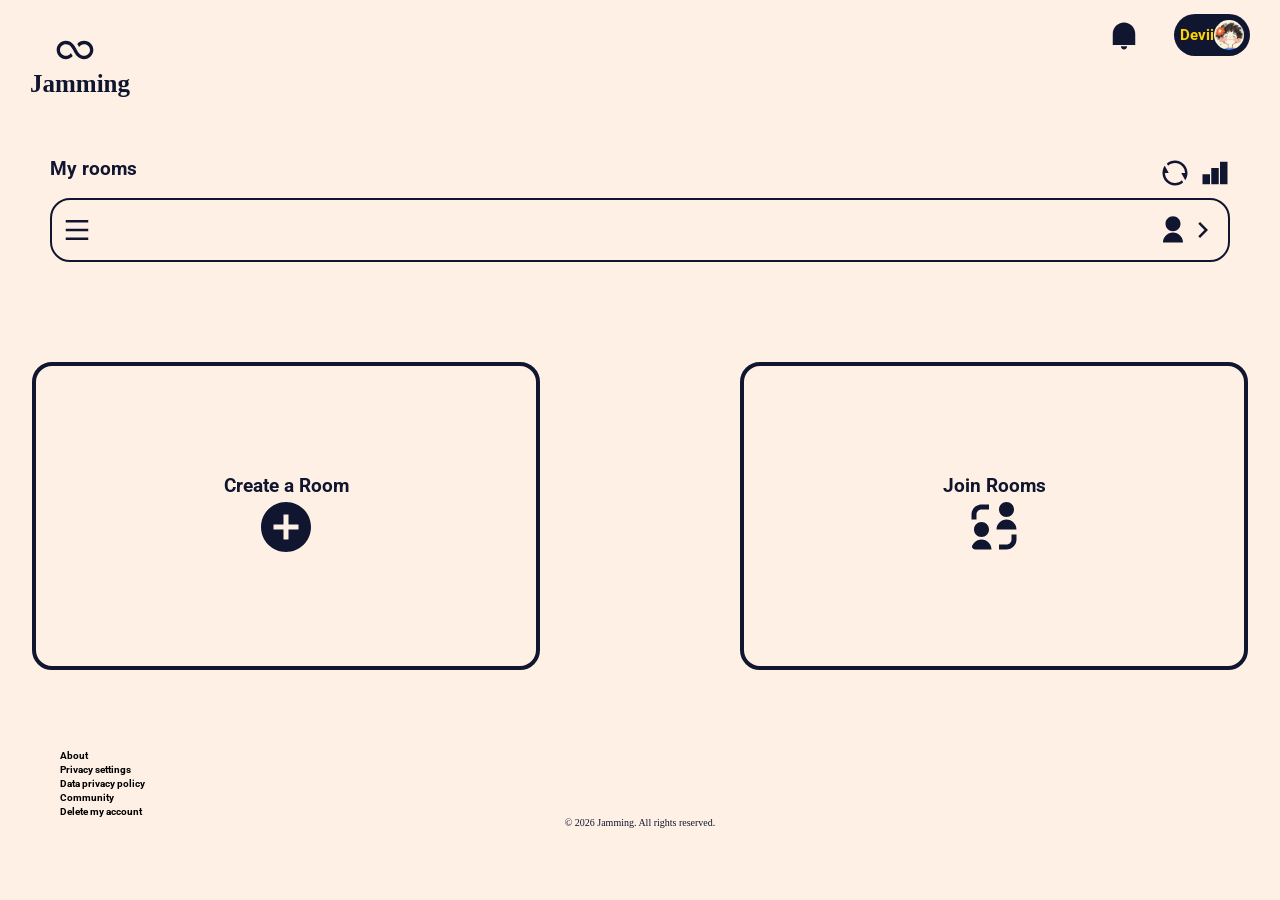
==== jamming.html @ 6d4c9b0c "Add files via upload" ====
<!doctype html>
<html lang="en">
  <head>
    <meta charset="UTF-8" />
    <meta name="viewport" content="width=device-width, initial-scale=1.0" />
    <link href="https://fonts.googleapis.com/css2?family=Cause:wght@100..900&family=Indie+Flower&family=Miniver&family=Poppins:ital,wght@0,100;0,200;0,300;0,400;0,500;0,600;0,700;0,800;0,900;1,100;1,200;1,300;1,400;1,500;1,600;1,700;1,800;1,900&family=Roboto:ital,wght@0,100..900;1,100..900&family=Ubuntu:ital,wght@0,300;0,400;0,500;0,700;1,300;1,400;1,500;1,700&display=swap" rel="stylesheet"/>

    <link rel="stylesheet" href="style.css" />
    <title>Jamming</title>
  </head>
  <body>
    <nav>
      <div class="navbar">
        <h4>
          <svg
            xmlns="http://www.w3.org/2000/svg"
            viewBox="0 0 24 24"
            fill="currentColor"
          >
            <path
              d="M3 12C3 10.067 4.567 8.5 6.5 8.5C7.7035 8.5 8.51959 8.9338 9.19914 9.61336C9.9255 10.3397 10.4851 11.3322 11.1258 12.4856L11.1595 12.5462C11.7605 13.6283 12.4431 14.8573 13.3866 15.8009C14.3946 16.8088 15.7035 17.5 17.5 17.5C20.5376 17.5 23 15.0376 23 12C23 8.96243 20.5376 6.5 17.5 6.5C15.8394 6.5 14.3508 7.2359 13.3423 8.39937C13.7887 9.05406 14.1574 9.70577 14.464 10.2574C15.0681 9.20718 16.2014 8.5 17.5 8.5C19.433 8.5 21 10.067 21 12C21 13.933 19.433 15.5 17.5 15.5C16.2965 15.5 15.4804 15.0662 14.8009 14.3866C14.0745 13.6603 13.5149 12.6678 12.8742 11.5144L12.8405 11.4538C12.2395 10.3717 11.5569 9.14265 10.6134 8.19914C9.60541 7.1912 8.2965 6.5 6.5 6.5C3.46243 6.5 1 8.96243 1 12C1 15.0376 3.46243 17.5 6.5 17.5C8.16056 17.5 9.64923 16.7641 10.6577 15.6006C10.2113 14.9459 9.84262 14.2942 9.53605 13.7426C8.93194 14.7928 7.79856 15.5 6.5 15.5C4.567 15.5 3 13.933 3 12Z"
            ></path></svg
          >Jamming
        </h4>
        <span>
        <div class="notification">
          <svg xmlns="http://www.w3.org/2000/svg" viewBox="0 0 24 24" fill="currentColor"><path d="M12 2C16.9706 2 21 6.04348 21 11.0314V20H3V11.0314C3 6.04348 7.02944 2 12 2ZM9.5 21H14.5C14.5 22.3807 13.3807 23.5 12 23.5C10.6193 23.5 9.5 22.3807 9.5 21Z"></path></svg>
        </div>
        
        <div class="logo">
          <h4>Devii </h4>
          <img src="img/profile.jpg" alt="Profile" />
        </div>
      
        </span>
        </div>

<div class="my-rooms">
  <h3>My rooms</h3>
  <h3><svg xmlns="http://www.w3.org/2000/svg" viewBox="0 0 24 24" fill="currentColor"><path d="M5.46257 4.43262C7.21556 2.91688 9.5007 2 12 2C17.5228 2 22 6.47715 22 12C22 14.1361 21.3302 16.1158 20.1892 17.7406L17 12H20C20 7.58172 16.4183 4 12 4C9.84982 4 7.89777 4.84827 6.46023 6.22842L5.46257 4.43262ZM18.5374 19.5674C16.7844 21.0831 14.4993 22 12 22C6.47715 22 2 17.5228 2 12C2 9.86386 2.66979 7.88416 3.8108 6.25944L7 12H4C4 16.4183 7.58172 20 12 20C14.1502 20 16.1022 19.1517 17.5398 17.7716L18.5374 19.5674Z">
          <div class="signal"><svg
            xmlns="http://www.w3.org/2000/svg"
            viewBox="0 0 24 24"
            fill="currentColor"
          >
            <path d="M2 13H8V21H2V13ZM16 3H22V21H16V3ZM9 8H15V21H9V8Z"></path>
          </svg>
        </path></svg></h3></div>
</div>
      <nav-1>
        <div class="menu">
          <h4>
            <svg
              xmlns="http://www.w3.org/2000/svg"
              viewBox="0 0 24 24"
              fill="currentColor"
            >
              <path d="M3 4H21V6H3V4ZM3 11H21V13H3V11ZM3 18H21V20H3V18Z"></path>
            </svg>
          </h4>
        </div>

        <div class="user">
          <h4>
            <svg
              xmlns="http://www.w3.org/2000/svg"
              viewBox="0 0 24 24"
              fill="currentColor"
            >
              <path
                d="M4 22C4 17.5817 7.58172 14 12 14C16.4183 14 20 17.5817 20 22H4ZM12 13C8.685 13 6 10.315 6 7C6 3.685 8.685 1 12 1C15.315 1 18 3.685 18 7C18 10.315 15.315 13 12 13Z"
              ></path>
            </svg>
          </h4>
        

        <div class="go">
          <h4>
            <svg
              xmlns="http://www.w3.org/2000/svg"
              viewBox="0 0 24 24"
              fill="currentColor"
            >
              <path
                d="M13.1717 12.0007L8.22192 7.05093L9.63614 5.63672L16.0001 12.0007L9.63614 18.3646L8.22192 16.9504L13.1717 12.0007Z"
              ></path>
            </svg>
          </h4>
          </div>
        </div>
      </nav-1>
      <nav-2>
        <div class="box-1">
          <h3>Create a Room</h3>
          <svg
            xmlns="http://www.w3.org/2000/svg"
            viewBox="0 0 24 24"
            fill="currentColor"
          >
            <path
              d="M12 22C6.47715 22 2 17.5228 2 12C2 6.47715 6.47715 2 12 2C17.5228 2 22 6.47715 22 12C22 17.5228 17.5228 22 12 22ZM11 11H7V13H11V17H13V13H17V11H13V7H11V11Z"
            ></path>
          </svg>
        </div>
        <div class="box-2">
          <h3>Join Rooms</h3>
          <svg
            xmlns="http://www.w3.org/2000/svg"
            viewBox="0 0 24 24"
            fill="currentColor"
          >
            <path
              d="M20 5C20 6.65685 18.6569 8 17 8C15.3431 8 14 6.65685 14 5C14 3.34315 15.3431 2 17 2C18.6569 2 20 3.34315 20 5ZM7 3C4.79086 3 3 4.79086 3 7V9H5V7C5 5.89543 5.89543 5 7 5H10V3H7ZM17 21C19.2091 21 21 19.2091 21 17V15H19V17C19 18.1046 18.1046 19 17 19H14V21H17ZM7 16C8.65685 16 10 14.6569 10 13C10 11.3431 8.65685 10 7 10C5.34315 10 4 11.3431 4 13C4 14.6569 5.34315 16 7 16ZM17 9C14.7909 9 13 10.7909 13 13H21C21 10.7909 19.2091 9 17 9ZM3 21C3 18.7909 4.79086 17 7 17C9.20914 17 11 18.7909 11 21H3Z"
            ></path>
          </svg>
        </div>
      </nav-2>
    </nav>
    <footer>
      <div class="About">
        <h5>About</h5>
        <h5>Privacy settings</h5>
        <h5>Data privacy policy</h5>
        <h5>Community</h5>
        <h5>Delete my account</h5>
        </div>
        <div class="copyright">
      © 2026 Jamming. All rights reserved.
      </div>
      
    </footer>
  </body>
</html>
---- style.css ----
:root {
  --white: #fff0e5;
  --blue: #10162f;
  --yellow: #ffd300;
}
* {
  margin: 0;
  padding: 0;
  background-color: var(--white);
}

nav {
  margin: 10px;
  padding: 20px;
  color: var(--blue);
}

.navbar {
  justify-content: space-between;
  display: flex;
  flex-direction: row;
  font-size: 25px;
  margin-bottom: 60px;
  font-family: "Causeway", cursive;
}

.navbar svg {
  width: 60px;
  height: 40px;
  border-radius: 50%;
  margin-left: 15px;
  display: flex;
}

span {
  height: 10px;
  display: flex;
  flex-direction: row;
  align-items: center;
  justify-content: center;
  gap: 20px;
}

.notification svg {
  height: 30px;
}

.logo {
  font-family: "Roboto", sans-serif;
  font-size: 15px;
  background-color: var(--blue);
  color: var(--yellow);
  border-radius: 40px;
  display: flex;
  flex-direction: row;
  align-items: center;
  padding: 6px;
}

.logo h4 {
  background-color: var(--blue);
}

.navbar img {
  width: 30px;
  height: 30px;
  border-radius: 50%;
  gap: 30px;
}

nav-1 {
  border: 2px solid var(--blue);
  border-radius: 20px;
  display: flex;
  flex-direction: row;
  justify-content: center;
  justify-content: space-between;
  align-items: center;
  height: 40px;
  margin: 20px;
  margin-bottom: 100px;
  padding: 10px;
}

nav-2 svg {
  width: 60px;
  height: 60px;
  border-radius: 50%;
  flex-direction: column;
}

.my-rooms {
  display: flex;
  flex-direction: row;
  position: relative;
  justify-content: center;
  justify-content: space-between;
  margin: 20px;
  font-family: "Roboto", sans-serif;
  font-weight: 800px;
}

.my-rooms h3 {
  display: flex;
  gap: 10px;
  color: var(--blue);
  height: 20px;
}

.my-rooms svg {
  height: 30px;
}

.menu h4,
.user h4,
.go h4 {
  height: 30px;
  width: 30px;
  color: var(--blue);
}

.user {
  display: flex;
}

nav-2 {
  display: flex;
  flex-direction: row;
  align-items: center;
  justify-content: center;
  gap: 200px;
}

.box-1 {
  border: solid 4px var(--blue);
  border-radius: 20px;
  display: flex;
  flex-direction: column;
  align-items: center;
  justify-content: center;
  height: 300px;
  width: 500px;
  font-family: "roboto", sans-serif;
}

.box-2 {
  border: solid 4px var(--blue);
  border-radius: 20px;
  display: flex;
  flex-direction: column;
  align-items: center;
  justify-content: center;
  height: 300px;
  width: 500px;
  font-family: "roboto", sans-serif;
}

footer {
  margin: 60px;
  display: flex;
  flex-direction: column;
  justify-content: flex-start;
}

.About {
  font-family: "roboto";
  font-size: 12px;
  display: flex;
  flex-direction: column;
  gap: 3px;
}

.copyright {
  display: flex;
  justify-content: center;
  align-items: center;
  font-size: 10px;
  color: var(--blue);
}

@media (max-width: 900px) and (min-width: 500px) {
  nav-2 {
    gap: 50px;
  }
}

@media (max-width: 450px) and (min-width: 300px) {
  .navbar svg {
    display: none;
  }

  .navbar {
    display: flex;
    flex-direction: row;
    align-items: center;
    justify-content: space-between;
  }
  .logo h4 {
    display: none;
  }

  nav-1 {
    width: 300px;
    height: 30px;
  }

  .go {
    display: none;
  }

  nav-2 {
    gap: 50px;
    display: flex;
    flex-direction: column;
  }

  .box-1 {
    width: 300px;
  }

  .box-2 {
    width: 300px;
  }
}
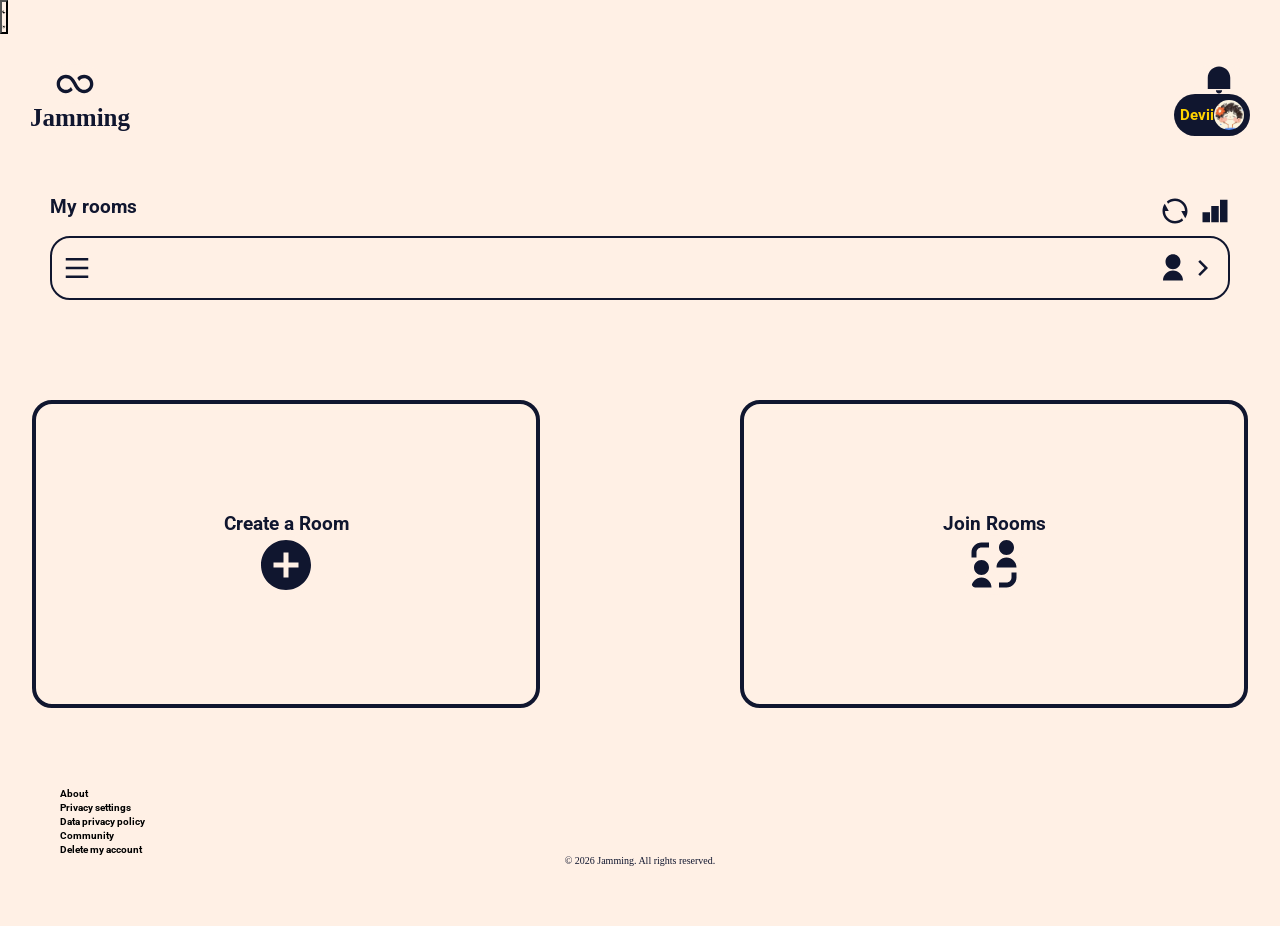
==== commit 2ad801ac: "Implement dark mode and enhance jamming.html layout Added dark mode functionality and updated the la" ====
--- a/jamming.html
+++ b/jamming.html
@@ -6,11 +6,19 @@
     <link href="https://fonts.googleapis.com/css2?family=Cause:wght@100..900&family=Indie+Flower&family=Miniver&family=Poppins:ital,wght@0,100;0,200;0,300;0,400;0,500;0,600;0,700;0,800;0,900;1,100;1,200;1,300;1,400;1,500;1,600;1,700;1,800;1,900&family=Roboto:ital,wght@0,100..900;1,100..900&family=Ubuntu:ital,wght@0,300;0,400;0,500;0,700;1,300;1,400;1,500;1,700&display=swap" rel="stylesheet"/>
 
     <link rel="stylesheet" href="style.css" />
+    
     <title>Jamming</title>
   </head>
-  <body>
+  <body class="darkmode">
+    <header>
+      <button id="theme-switch">
+        <svg xmlns="http://www.w3.org/2000/svg" viewBox="0 0 24 24" fill="currentColor"><path d="M11.3807 2.01886C9.91573 3.38768 9 5.3369 9 7.49999C9 11.6421 12.3579 15 16.5 15C18.6631 15 20.6123 14.0843 21.9811 12.6193C21.6613 17.8537 17.3149 22 12 22C6.47715 22 2 17.5228 2 12C2 6.68514 6.14629 2.33869 11.3807 2.01886Z"></path></svg>
+        <svg xmlns="http://www.w3.org/2000/svg" viewBox="0 0 24 24" fill="currentColor"><path d="M12 18C8.68629 18 6 15.3137 6 12C6 8.68629 8.68629 6 12 6C15.3137 6 18 8.68629 18 12C18 15.3137 15.3137 18 12 18ZM11 1H13V4H11V1ZM11 20H13V23H11V20ZM3.51472 4.92893L4.92893 3.51472L7.05025 5.63604L5.63604 7.05025L3.51472 4.92893ZM16.9497 18.364L18.364 16.9497L20.4853 19.0711L19.0711 20.4853L16.9497 18.364ZM19.0711 3.51472L20.4853 4.92893L18.364 7.05025L16.9497 5.63604L19.0711 3.51472ZM5.63604 16.9497L7.05025 18.364L4.92893 20.4853L3.51472 19.0711L5.63604 16.9497ZM23 11V13H20V11H23ZM4 11V13H1V11H4Z"></path></svg>
+      </button>
+    </header>
     <nav>
       <div class="navbar">
+        <div class="jamming">
         <h4>
           <svg
             xmlns="http://www.w3.org/2000/svg"
@@ -22,7 +30,8 @@
             ></path></svg
           >Jamming
         </h4>
-        <span>
+        </div>
+        <div class="top">
         <div class="notification">
           <svg xmlns="http://www.w3.org/2000/svg" viewBox="0 0 24 24" fill="currentColor"><path d="M12 2C16.9706 2 21 6.04348 21 11.0314V20H3V11.0314C3 6.04348 7.02944 2 12 2ZM9.5 21H14.5C14.5 22.3807 13.3807 23.5 12 23.5C10.6193 23.5 9.5 22.3807 9.5 21Z"></path></svg>
         </div>
@@ -30,9 +39,8 @@
         <div class="logo">
           <h4>Devii </h4>
           <img src="img/profile.jpg" alt="Profile" />
+          </div>
         </div>
-      
-        </span>
         </div>
 
 <div class="my-rooms">
@@ -129,5 +137,6 @@
       </div>
       
     </footer>
+    <script src="js/darkmode.js"></script>
   </body>
 </html>
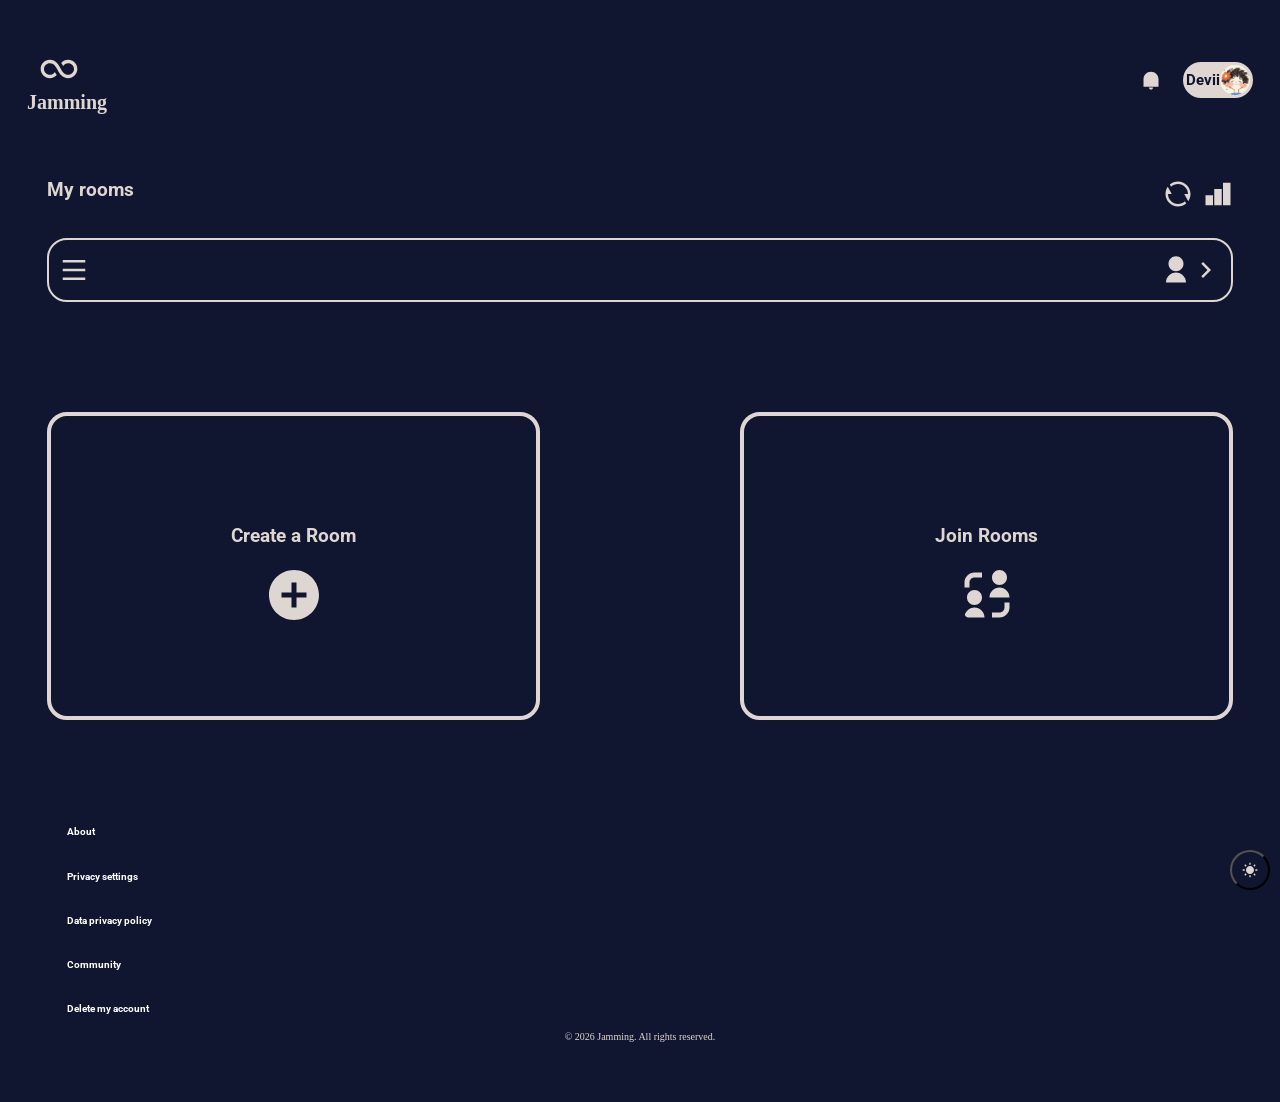
==== commit 3346ff5b: "Add files via upload" ====
--- a/jamming.html
+++ b/jamming.html
@@ -1,68 +1,84 @@
 <!doctype html>
 <html lang="en">
-  <head>
-    <meta charset="UTF-8" />
-    <meta name="viewport" content="width=device-width, initial-scale=1.0" />
-    <link href="https://fonts.googleapis.com/css2?family=Cause:wght@100..900&family=Indie+Flower&family=Miniver&family=Poppins:ital,wght@0,100;0,200;0,300;0,400;0,500;0,600;0,700;0,800;0,900;1,100;1,200;1,300;1,400;1,500;1,600;1,700;1,800;1,900&family=Roboto:ital,wght@0,100..900;1,100..900&family=Ubuntu:ital,wght@0,300;0,400;0,500;0,700;1,300;1,400;1,500;1,700&display=swap" rel="stylesheet"/>
-
-    <link rel="stylesheet" href="style.css" />
-    
-    <title>Jamming</title>
-  </head>
-  <body class="darkmode">
-    <header>
-      <button id="theme-switch">
-        <svg xmlns="http://www.w3.org/2000/svg" viewBox="0 0 24 24" fill="currentColor"><path d="M11.3807 2.01886C9.91573 3.38768 9 5.3369 9 7.49999C9 11.6421 12.3579 15 16.5 15C18.6631 15 20.6123 14.0843 21.9811 12.6193C21.6613 17.8537 17.3149 22 12 22C6.47715 22 2 17.5228 2 12C2 6.68514 6.14629 2.33869 11.3807 2.01886Z"></path></svg>
-        <svg xmlns="http://www.w3.org/2000/svg" viewBox="0 0 24 24" fill="currentColor"><path d="M12 18C8.68629 18 6 15.3137 6 12C6 8.68629 8.68629 6 12 6C15.3137 6 18 8.68629 18 12C18 15.3137 15.3137 18 12 18ZM11 1H13V4H11V1ZM11 20H13V23H11V20ZM3.51472 4.92893L4.92893 3.51472L7.05025 5.63604L5.63604 7.05025L3.51472 4.92893ZM16.9497 18.364L18.364 16.9497L20.4853 19.0711L19.0711 20.4853L16.9497 18.364ZM19.0711 3.51472L20.4853 4.92893L18.364 7.05025L16.9497 5.63604L19.0711 3.51472ZM5.63604 16.9497L7.05025 18.364L4.92893 20.4853L3.51472 19.0711L5.63604 16.9497ZM23 11V13H20V11H23ZM4 11V13H1V11H4Z"></path></svg>
-      </button>
-    </header>
-    <nav>
+
+<head>
+  <meta charset="UTF-8" />
+  <meta name="viewport" content="width=device-width, initial-scale=1.0" />
+  <link
+    href="https://fonts.googleapis.com/css2?family=Cause:wght@100..900&family=Indie+Flower&family=Miniver&family=Poppins:ital,wght@0,100;0,200;0,300;0,400;0,500;0,600;0,700;0,800;0,900;1,100;1,200;1,300;1,400;1,500;1,600;1,700;1,800;1,900&family=Roboto:ital,wght@0,100..900;1,100..900&family=Ubuntu:ital,wght@0,300;0,400;0,500;0,700;1,300;1,400;1,500;1,700&display=swap"
+    rel="stylesheet" />
+
+  <link rel="preconnect" href="https://fonts.googleapis.com">
+  <link rel="preconnect" href="https://fonts.gstatic.com" crossorigin>
+  <link href="https://fonts.googleapis.com/css2?family=Rubik:ital,wght@0,300..900;1,300..900&display=swap"
+    rel="stylesheet">
+
+  <link rel="stylesheet" href="style.css" />
+
+  <title>Jamming</title>
+</head>
+
+<body class="darkmode">
+  <header>
+    <button id="theme-switch">
+
+      <svg xmlns="http://www.w3.org/2000/svg" viewBox="0 0 24 24" fill="currentColor">
+        <path
+          d="M11.3807 2.01886C9.91573 3.38768 9 5.3369 9 7.49999C9 11.6421 12.3579 15 16.5 15C18.6631 15 20.6123 14.0843 21.9811 12.6193C21.6613 17.8537 17.3149 22 12 22C6.47715 22 2 17.5228 2 12C2 6.68514 6.14629 2.33869 11.3807 2.01886Z">
+        </path>
+      </svg>
+      <svg xmlns="http://www.w3.org/2000/svg" viewBox="0 0 24 24" fill="currentColor">
+        <path
+          d="M12 18C8.68629 18 6 15.3137 6 12C6 8.68629 8.68629 6 12 6C15.3137 6 18 8.68629 18 12C18 15.3137 15.3137 18 12 18ZM11 1H13V4H11V1ZM11 20H13V23H11V20ZM3.51472 4.92893L4.92893 3.51472L7.05025 5.63604L5.63604 7.05025L3.51472 4.92893ZM16.9497 18.364L18.364 16.9497L20.4853 19.0711L19.0711 20.4853L16.9497 18.364ZM19.0711 3.51472L20.4853 4.92893L18.364 7.05025L16.9497 5.63604L19.0711 3.51472ZM5.63604 16.9497L7.05025 18.364L4.92893 20.4853L3.51472 19.0711L5.63604 16.9497ZM23 11V13H20V11H23ZM4 11V13H1V11H4Z">
+        </path>
+      </svg>
+    </button>
+  </header>
+  <!-- ~SECTION 1 -->
+  <div id="section-1">
+
+    <nav class="main-navbar">
       <div class="navbar">
         <div class="jamming">
-        <h4>
-          <svg
-            xmlns="http://www.w3.org/2000/svg"
-            viewBox="0 0 24 24"
-            fill="currentColor"
-          >
+          <h4>
+            <svg xmlns="http://www.w3.org/2000/svg" viewBox="0 0 24 24" fill="currentColor">
+              <path
+                d="M3 12C3 10.067 4.567 8.5 6.5 8.5C7.7035 8.5 8.51959 8.9338 9.19914 9.61336C9.9255 10.3397 10.4851 11.3322 11.1258 12.4856L11.1595 12.5462C11.7605 13.6283 12.4431 14.8573 13.3866 15.8009C14.3946 16.8088 15.7035 17.5 17.5 17.5C20.5376 17.5 23 15.0376 23 12C23 8.96243 20.5376 6.5 17.5 6.5C15.8394 6.5 14.3508 7.2359 13.3423 8.39937C13.7887 9.05406 14.1574 9.70577 14.464 10.2574C15.0681 9.20718 16.2014 8.5 17.5 8.5C19.433 8.5 21 10.067 21 12C21 13.933 19.433 15.5 17.5 15.5C16.2965 15.5 15.4804 15.0662 14.8009 14.3866C14.0745 13.6603 13.5149 12.6678 12.8742 11.5144L12.8405 11.4538C12.2395 10.3717 11.5569 9.14265 10.6134 8.19914C9.60541 7.1912 8.2965 6.5 6.5 6.5C3.46243 6.5 1 8.96243 1 12C1 15.0376 3.46243 17.5 6.5 17.5C8.16056 17.5 9.64923 16.7641 10.6577 15.6006C10.2113 14.9459 9.84262 14.2942 9.53605 13.7426C8.93194 14.7928 7.79856 15.5 6.5 15.5C4.567 15.5 3 13.933 3 12Z">
+              </path>
+            </svg>Jamming
+          </h4>
+        </div>
+        <div class="top">
+          <div class="notification">
+            <svg xmlns="http://www.w3.org/2000/svg" viewBox="0 0 24 24" fill="currentColor">
+              <path
+                d="M12 2C16.9706 2 21 6.04348 21 11.0314V20H3V11.0314C3 6.04348 7.02944 2 12 2ZM9.5 21H14.5C14.5 22.3807 13.3807 23.5 12 23.5C10.6193 23.5 9.5 22.3807 9.5 21Z">
+              </path>
+            </svg>
+          </div>
+
+          <div class="logo">
+            <h4>Devii </h4>
+            <img src="img/profile.jpg" alt="Profile" />
+          </div>
+        </div>
+      </div>
+
+      <div class="my-rooms">
+        <h3>My rooms</h3>
+        <h3><svg xmlns="http://www.w3.org/2000/svg" viewBox="0 0 24 24" fill="currentColor">
             <path
-              d="M3 12C3 10.067 4.567 8.5 6.5 8.5C7.7035 8.5 8.51959 8.9338 9.19914 9.61336C9.9255 10.3397 10.4851 11.3322 11.1258 12.4856L11.1595 12.5462C11.7605 13.6283 12.4431 14.8573 13.3866 15.8009C14.3946 16.8088 15.7035 17.5 17.5 17.5C20.5376 17.5 23 15.0376 23 12C23 8.96243 20.5376 6.5 17.5 6.5C15.8394 6.5 14.3508 7.2359 13.3423 8.39937C13.7887 9.05406 14.1574 9.70577 14.464 10.2574C15.0681 9.20718 16.2014 8.5 17.5 8.5C19.433 8.5 21 10.067 21 12C21 13.933 19.433 15.5 17.5 15.5C16.2965 15.5 15.4804 15.0662 14.8009 14.3866C14.0745 13.6603 13.5149 12.6678 12.8742 11.5144L12.8405 11.4538C12.2395 10.3717 11.5569 9.14265 10.6134 8.19914C9.60541 7.1912 8.2965 6.5 6.5 6.5C3.46243 6.5 1 8.96243 1 12C1 15.0376 3.46243 17.5 6.5 17.5C8.16056 17.5 9.64923 16.7641 10.6577 15.6006C10.2113 14.9459 9.84262 14.2942 9.53605 13.7426C8.93194 14.7928 7.79856 15.5 6.5 15.5C4.567 15.5 3 13.933 3 12Z"
-            ></path></svg
-          >Jamming
-        </h4>
-        </div>
-        <div class="top">
-        <div class="notification">
-          <svg xmlns="http://www.w3.org/2000/svg" viewBox="0 0 24 24" fill="currentColor"><path d="M12 2C16.9706 2 21 6.04348 21 11.0314V20H3V11.0314C3 6.04348 7.02944 2 12 2ZM9.5 21H14.5C14.5 22.3807 13.3807 23.5 12 23.5C10.6193 23.5 9.5 22.3807 9.5 21Z"></path></svg>
-        </div>
-        
-        <div class="logo">
-          <h4>Devii </h4>
-          <img src="img/profile.jpg" alt="Profile" />
-          </div>
-        </div>
-        </div>
-
-<div class="my-rooms">
-  <h3>My rooms</h3>
-  <h3><svg xmlns="http://www.w3.org/2000/svg" viewBox="0 0 24 24" fill="currentColor"><path d="M5.46257 4.43262C7.21556 2.91688 9.5007 2 12 2C17.5228 2 22 6.47715 22 12C22 14.1361 21.3302 16.1158 20.1892 17.7406L17 12H20C20 7.58172 16.4183 4 12 4C9.84982 4 7.89777 4.84827 6.46023 6.22842L5.46257 4.43262ZM18.5374 19.5674C16.7844 21.0831 14.4993 22 12 22C6.47715 22 2 17.5228 2 12C2 9.86386 2.66979 7.88416 3.8108 6.25944L7 12H4C4 16.4183 7.58172 20 12 20C14.1502 20 16.1022 19.1517 17.5398 17.7716L18.5374 19.5674Z">
-          <div class="signal"><svg
-            xmlns="http://www.w3.org/2000/svg"
-            viewBox="0 0 24 24"
-            fill="currentColor"
-          >
-            <path d="M2 13H8V21H2V13ZM16 3H22V21H16V3ZM9 8H15V21H9V8Z"></path>
-          </svg>
-        </path></svg></h3></div>
-</div>
-      <nav-1>
+              d="M5.46257 4.43262C7.21556 2.91688 9.5007 2 12 2C17.5228 2 22 6.47715 22 12C22 14.1361 21.3302 16.1158 20.1892 17.7406L17 12H20C20 7.58172 16.4183 4 12 4C9.84982 4 7.89777 4.84827 6.46023 6.22842L5.46257 4.43262ZM18.5374 19.5674C16.7844 21.0831 14.4993 22 12 22C6.47715 22 2 17.5228 2 12C2 9.86386 2.66979 7.88416 3.8108 6.25944L7 12H4C4 16.4183 7.58172 20 12 20C14.1502 20 16.1022 19.1517 17.5398 17.7716L18.5374 19.5674Z">
+              <div class="signal"><svg xmlns="http://www.w3.org/2000/svg" viewBox="0 0 24 24" fill="currentColor">
+                  <path d="M2 13H8V21H2V13ZM16 3H22V21H16V3ZM9 8H15V21H9V8Z"></path>
+                </svg>
+            </path>
+          </svg></h3>
+      </div>
+      <nav class="menu">
         <div class="menu">
           <h4>
-            <svg
-              xmlns="http://www.w3.org/2000/svg"
-              viewBox="0 0 24 24"
-              fill="currentColor"
-            >
+            <svg xmlns="http://www.w3.org/2000/svg" viewBox="0 0 24 24" fill="currentColor">
               <path d="M3 4H21V6H3V4ZM3 11H21V13H3V11ZM3 18H21V20H3V18Z"></path>
             </svg>
           </h4>
@@ -70,60 +86,48 @@
 
         <div class="user">
           <h4>
-            <svg
-              xmlns="http://www.w3.org/2000/svg"
-              viewBox="0 0 24 24"
-              fill="currentColor"
-            >
+            <svg xmlns="http://www.w3.org/2000/svg" viewBox="0 0 24 24" fill="currentColor">
               <path
-                d="M4 22C4 17.5817 7.58172 14 12 14C16.4183 14 20 17.5817 20 22H4ZM12 13C8.685 13 6 10.315 6 7C6 3.685 8.685 1 12 1C15.315 1 18 3.685 18 7C18 10.315 15.315 13 12 13Z"
-              ></path>
+                d="M4 22C4 17.5817 7.58172 14 12 14C16.4183 14 20 17.5817 20 22H4ZM12 13C8.685 13 6 10.315 6 7C6 3.685 8.685 1 12 1C15.315 1 18 3.685 18 7C18 10.315 15.315 13 12 13Z">
+              </path>
             </svg>
           </h4>
-        
-
-        <div class="go">
-          <h4>
-            <svg
-              xmlns="http://www.w3.org/2000/svg"
-              viewBox="0 0 24 24"
-              fill="currentColor"
-            >
-              <path
-                d="M13.1717 12.0007L8.22192 7.05093L9.63614 5.63672L16.0001 12.0007L9.63614 18.3646L8.22192 16.9504L13.1717 12.0007Z"
-              ></path>
-            </svg>
-          </h4>
+
+
+          <div class="go">
+            <h4>
+              <svg xmlns="http://www.w3.org/2000/svg" viewBox="0 0 24 24" fill="currentColor">
+                <path
+                  d="M13.1717 12.0007L8.22192 7.05093L9.63614 5.63672L16.0001 12.0007L9.63614 18.3646L8.22192 16.9504L13.1717 12.0007Z">
+                </path>
+              </svg>
+            </h4>
           </div>
         </div>
-      </nav-1>
-      <nav-2>
+      </nav>
+      <nav class="box">
         <div class="box-1">
           <h3>Create a Room</h3>
-          <svg
-            xmlns="http://www.w3.org/2000/svg"
-            viewBox="0 0 24 24"
-            fill="currentColor"
-          >
+          <svg xmlns="http://www.w3.org/2000/svg" viewBox="0 0 24 24" fill="currentColor">
             <path
-              d="M12 22C6.47715 22 2 17.5228 2 12C2 6.47715 6.47715 2 12 2C17.5228 2 22 6.47715 22 12C22 17.5228 17.5228 22 12 22ZM11 11H7V13H11V17H13V13H17V11H13V7H11V11Z"
-            ></path>
+              d="M12 22C6.47715 22 2 17.5228 2 12C2 6.47715 6.47715 2 12 2C17.5228 2 22 6.47715 22 12C22 17.5228 17.5228 22 12 22ZM11 11H7V13H11V17H13V13H17V11H13V7H11V11Z">
+            </path>
           </svg>
         </div>
         <div class="box-2">
           <h3>Join Rooms</h3>
-          <svg
-            xmlns="http://www.w3.org/2000/svg"
-            viewBox="0 0 24 24"
-            fill="currentColor"
-          >
+          <svg xmlns="http://www.w3.org/2000/svg" viewBox="0 0 24 24" fill="currentColor">
             <path
-              d="M20 5C20 6.65685 18.6569 8 17 8C15.3431 8 14 6.65685 14 5C14 3.34315 15.3431 2 17 2C18.6569 2 20 3.34315 20 5ZM7 3C4.79086 3 3 4.79086 3 7V9H5V7C5 5.89543 5.89543 5 7 5H10V3H7ZM17 21C19.2091 21 21 19.2091 21 17V15H19V17C19 18.1046 18.1046 19 17 19H14V21H17ZM7 16C8.65685 16 10 14.6569 10 13C10 11.3431 8.65685 10 7 10C5.34315 10 4 11.3431 4 13C4 14.6569 5.34315 16 7 16ZM17 9C14.7909 9 13 10.7909 13 13H21C21 10.7909 19.2091 9 17 9ZM3 21C3 18.7909 4.79086 17 7 17C9.20914 17 11 18.7909 11 21H3Z"
-            ></path>
+              d="M20 5C20 6.65685 18.6569 8 17 8C15.3431 8 14 6.65685 14 5C14 3.34315 15.3431 2 17 2C18.6569 2 20 3.34315 20 5ZM7 3C4.79086 3 3 4.79086 3 7V9H5V7C5 5.89543 5.89543 5 7 5H10V3H7ZM17 21C19.2091 21 21 19.2091 21 17V15H19V17C19 18.1046 18.1046 19 17 19H14V21H17ZM7 16C8.65685 16 10 14.6569 10 13C10 11.3431 8.65685 10 7 10C5.34315 10 4 11.3431 4 13C4 14.6569 5.34315 16 7 16ZM17 9C14.7909 9 13 10.7909 13 13H21C21 10.7909 19.2091 9 17 9ZM3 21C3 18.7909 4.79086 17 7 17C9.20914 17 11 18.7909 11 21H3Z">
+            </path>
           </svg>
         </div>
-      </nav-2>
+      </nav>
     </nav>
+
+
+
+
     <footer>
       <div class="About">
         <h5>About</h5>
@@ -131,12 +135,178 @@
         <h5>Data privacy policy</h5>
         <h5>Community</h5>
         <h5>Delete my account</h5>
-        </div>
-        <div class="copyright">
-      © 2026 Jamming. All rights reserved.
-      </div>
-      
+      </div>
+      <div class="copyright">
+        © 2026 Jamming. All rights reserved.
+      </div>
+
     </footer>
     <script src="js/darkmode.js"></script>
-  </body>
-</html>
+    <script src="js/main.js"></script>
+</body>
+</div>
+</div>
+
+<!-- ~SECTION 2 -->
+<div id="section-2">
+  <nav class="section-2-navbar">
+    <div class="jamming-logo">
+
+      <svg xmlns="http://www.w3.org/2000/svg" viewBox="0 0 24 24" fill="currentColor">
+        <path
+          d="M3 12C3 10.067 4.567 8.5 6.5 8.5C7.7035 8.5 8.51959 8.9338 9.19914 9.61336C9.9255 10.3397 10.4851 11.3322 11.1258 12.4856L11.1595 12.5462C11.7605 13.6283 12.4431 14.8573 13.3866 15.8009C14.3946 16.8088 15.7035 17.5 17.5 17.5C20.5376 17.5 23 15.0376 23 12C23 8.96243 20.5376 6.5 17.5 6.5C15.8394 6.5 14.3508 7.2359 13.3423 8.39937C13.7887 9.05406 14.1574 9.70577 14.464 10.2574C15.0681 9.20718 16.2014 8.5 17.5 8.5C19.433 8.5 21 10.067 21 12C21 13.933 19.433 15.5 17.5 15.5C16.2965 15.5 15.4804 15.0662 14.8009 14.3866C14.0745 13.6603 13.5149 12.6678 12.8742 11.5144L12.8405 11.4538C12.2395 10.3717 11.5569 9.14265 10.6134 8.19914C9.60541 7.1912 8.2965 6.5 6.5 6.5C3.46243 6.5 1 8.96243 1 12C1 15.0376 3.46243 17.5 6.5 17.5C8.16056 17.5 9.64923 16.7641 10.6577 15.6006C10.2113 14.9459 9.84262 14.2942 9.53605 13.7426C8.93194 14.7928 7.79856 15.5 6.5 15.5C4.567 15.5 3 13.933 3 12Z">
+        </path>
+      </svg>
+
+    </div>
+
+
+    <div class="search-box">
+      <div class="search">
+        <h1>Paste your URL ...</h1>
+
+        <div class="search-img">
+
+          <svg xmlns="http://www.w3.org/2000/svg" viewBox="0 0 24 24" fill="currentColor">
+            <path
+              d="M11.9997 10.5865L16.9495 5.63672L18.3637 7.05093L13.4139 12.0007L18.3637 16.9504L16.9495 18.3646L11.9997 13.4149L7.04996 18.3646L5.63574 16.9504L10.5855 12.0007L5.63574 7.05093L7.04996 5.63672L11.9997 10.5865Z">
+            </path>
+          </svg>
+          
+          <div class="search-img-2">
+            <svg xmlns="http://www.w3.org/2000/svg" viewBox="0 0 24 24" fill="currentColor">
+              <path
+                d="M18.031 16.6168L22.3137 20.8995L20.8995 22.3137L16.6168 18.031C15.0769 19.263 13.124 20 11 20C6.032 20 2 15.968 2 11C2 6.032 6.032 2 11 2C15.968 2 20 6.032 20 11C20 13.124 19.263 15.0769 18.031 16.6168ZM16.0247 15.8748C17.2475 14.6146 18 12.8956 18 11C18 7.1325 14.8675 4 11 4C7.1325 4 4 7.1325 4 11C4 14.8675 7.1325 18 11 18C12.8956 18 14.6146 17.2475 15.8748 16.0247L16.0247 15.8748Z">
+              </path>
+            </svg>
+          </div>
+        </div>
+      </div>
+
+      <div class="search-img-3">
+
+      <svg xmlns="http://www.w3.org/2000/svg" viewBox="0 0 24 24" fill="currentColor">
+        <path
+          d="M11.9999 17C15.6623 17 18.8649 18.5751 20.607 20.9247L18.765 21.796C17.3473 20.1157 14.8473 19 11.9999 19C9.15248 19 6.65252 20.1157 5.23479 21.796L3.39355 20.9238C5.13576 18.5747 8.33796 17 11.9999 17ZM11.9999 2C14.7613 2 16.9999 4.23858 16.9999 7V10C16.9999 12.6888 14.8776 14.8818 12.2168 14.9954L11.9999 15C9.23847 15 6.9999 12.7614 6.9999 10V7C6.9999 4.31125 9.1222 2.11818 11.783 2.00462L11.9999 2ZM11.9999 4C10.4022 4 9.09623 5.24892 9.00499 6.82373L8.9999 7V10C8.9999 11.6569 10.343 13 11.9999 13C13.5976 13 14.9036 11.7511 14.9948 10.1763L14.9999 10V7C14.9999 5.34315 13.6567 4 11.9999 4Z">
+        </path>
+      </svg>
+
+      <svg xmlns="http://www.w3.org/2000/svg" viewBox="0 0 24 24" fill="currentColor">
+        <path d="M2 13H8V21H2V13ZM16 3H22V21H16V3ZM9 8H15V21H9V8Z"></path>
+      </svg>
+      </div>
+
+    </div>
+
+    <div class="notification">
+      <svg xmlns="http://www.w3.org/2000/svg" viewBox="0 0 24 24" fill="currentColor">
+        <path
+          d="M12 2C16.9706 2 21 6.04348 21 11.0314V20H3V11.0314C3 6.04348 7.02944 2 12 2ZM9.5 21H14.5C14.5 22.3807 13.3807 23.5 12 23.5C10.6193 23.5 9.5 22.3807 9.5 21Z">
+        </path>
+      </svg>
+
+      <svg xmlns="http://www.w3.org/2000/svg" viewBox="0 0 24 24" fill="currentColor"><path d="M3 4H21V6H3V4ZM3 11H21V13H3V11ZM3 18H21V20H3V18Z"></path></svg>
+
+      
+      <div class="jamming-login">
+        <h4>Devii </h4>
+        <img src="img/profile.jpg" alt="Profile" />
+      </div>
+    </div>
+      
+  </nav>
+
+  <nav class="box-template">
+    <!-- <div class="side-navbar"> -->
+      <!-- <div class="side-navbar-info"> -->
+        <!-- <svg xmlns="http://www.w3.org/2000/svg" viewBox="0 0 24 24" fill="currentColor">
+          <path
+            d="M12 22C6.47715 22 2 17.5228 2 12C2 6.47715 6.47715 2 12 2C17.5228 2 22 6.47715 22 12C22 17.5228 17.5228 22 12 22ZM12 20C16.4183 20 20 16.4183 20 12C20 7.58172 16.4183 4 12 4C7.58172 4 4 7.58172 4 12C4 16.4183 7.58172 20 12 20ZM11 7H13V9H11V7ZM11 11H13V17H11V11Z">
+          </path>
+        </svg>
+        Info
+      </div>
+
+      <div class="side-navbar-Logout">
+        <svg xmlns="http://www.w3.org/2000/svg" viewBox="0 0 24 24" fill="currentColor">
+          <path
+            d="M4 18H6V20H18V4H6V6H4V3C4 2.44772 4.44772 2 5 2H19C19.5523 2 20 2.44772 20 3V21C20 21.5523 19.5523 22 19 22H5C4.44772 22 4 21.5523 4 21V18ZM6 11H13V13H6V16L1 12L6 8V11Z">
+          </path>
+        </svg>
+        Logout
+      </div>
+
+      <div class="side-navbar-Lock">
+        <svg xmlns="http://www.w3.org/2000/svg" viewBox="0 0 24 24" fill="currentColor">
+          <path
+            d="M18 8H20C20.5523 8 21 8.44772 21 9V21C21 21.5523 20.5523 22 20 22H4C3.44772 22 3 21.5523 3 21V9C3 8.44772 3.44772 8 4 8H6V7C6 3.68629 8.68629 1 12 1C15.3137 1 18 3.68629 18 7V8ZM11 15.7324V18H13V15.7324C13.5978 15.3866 14 14.7403 14 14C14 12.8954 13.1046 12 12 12C10.8954 12 10 12.8954 10 14C10 14.7403 10.4022 15.3866 11 15.7324ZM16 8V7C16 4.79086 14.2091 3 12 3C9.79086 3 8 4.79086 8 7V8H16Z">
+          </path>
+        </svg>
+        Permission
+      </div>
+      <div class="side-navbar-Settings">
+        <svg xmlns="http://www.w3.org/2000/svg" viewBox="0 0 24 24" fill="currentColor">
+          <path
+            d="M5.33409 4.54491C6.3494 3.63637 7.55145 2.9322 8.87555 2.49707C9.60856 3.4128 10.7358 3.99928 12 3.99928C13.2642 3.99928 14.3914 3.4128 15.1245 2.49707C16.4486 2.9322 17.6506 3.63637 18.6659 4.54491C18.2405 5.637 18.2966 6.90531 18.9282 7.99928C19.5602 9.09388 20.6314 9.77679 21.7906 9.95392C21.9279 10.6142 22 11.2983 22 11.9993C22 12.7002 21.9279 13.3844 21.7906 14.0446C20.6314 14.2218 19.5602 14.9047 18.9282 15.9993C18.2966 17.0932 18.2405 18.3616 18.6659 19.4536C17.6506 20.3622 16.4486 21.0664 15.1245 21.5015C14.3914 20.5858 13.2642 19.9993 12 19.9993C10.7358 19.9993 9.60856 20.5858 8.87555 21.5015C7.55145 21.0664 6.3494 20.3622 5.33409 19.4536C5.75952 18.3616 5.7034 17.0932 5.0718 15.9993C4.43983 14.9047 3.36862 14.2218 2.20935 14.0446C2.07212 13.3844 2 12.7002 2 11.9993C2 11.2983 2.07212 10.6142 2.20935 9.95392C3.36862 9.77679 4.43983 9.09388 5.0718 7.99928C5.7034 6.90531 5.75952 5.637 5.33409 4.54491ZM13.5 14.5974C14.9349 13.7689 15.4265 11.9342 14.5981 10.4993C13.7696 9.0644 11.9349 8.57277 10.5 9.4012C9.06512 10.2296 8.5735 12.0644 9.40192 13.4993C10.2304 14.9342 12.0651 15.4258 13.5 14.5974Z">
+          </path>
+        </svg>
+        Setting -->
+      <!-- </div> -->
+    <!-- </div> -->
+    <nav class="movie-section">
+    <div class="movie-box">
+      <div class="movie-play-button">
+  <svg xmlns="http://www.w3.org/2000/svg" viewBox="0 0 24 24" fill="currentColor"><path d="M19.376 12.4161L8.77735 19.4818C8.54759 19.635 8.23715 19.5729 8.08397 19.3432C8.02922 19.261 8 19.1645 8 19.0658V4.93433C8 4.65818 8.22386 4.43433 8.5 4.43433C8.59871 4.43433 8.69522 4.46355 8.77735 4.5183L19.376 11.584C19.6057 11.7372 19.6678 12.0477 19.5146 12.2774C19.478 12.3323 19.4309 12.3795 19.376 12.4161Z"></path></svg>
+      <h7>00:00 / 2:49:50</h7>
+</div>
+
+<div class="timeline"></div>
+
+<div class="mode">
+  Mode
+  <svg xmlns="http://www.w3.org/2000/svg" viewBox="0 0 640 640"><path fill="rgb(255, 255, 255)" d="M300.3 440.8C312.9 451 331.4 450.3 343.1 438.6L471.1 310.6C480.3 301.4 483 287.7 478 275.7C473 263.7 461.4 256 448.5 256L192.5 256C179.6 256 167.9 263.8 162.9 275.8C157.9 287.8 160.7 301.5 169.9 310.6L297.9 438.6L300.3 440.8z"/></svg>
+</div>
+
+<svg xmlns="http://www.w3.org/2000/svg" viewBox="0 0 640 640"><!--!Font Awesome Free v7.2.0 by @fontawesome - https://fontawesome.com License - https://fontawesome.com/license/free Copyright 2026 Fonticons, Inc.--><path fill="rgb(255, 255, 255)" d="M544.1 256L552 256C565.3 256 576 245.3 576 232L576 88C576 78.3 570.2 69.5 561.2 65.8C552.2 62.1 541.9 64.2 535 71L483.3 122.8C439 86.1 382 64 320 64C191 64 84.3 159.4 66.6 283.5C64.1 301 76.2 317.2 93.7 319.7C111.2 322.2 127.4 310 129.9 292.6C143.2 199.5 223.3 128 320 128C364.4 128 405.2 143 437.7 168.3L391 215C384.1 221.9 382.1 232.2 385.8 241.2C389.5 250.2 398.3 256 408 256L544.1 256zM573.5 356.5C576 339 563.8 322.8 546.4 320.3C529 317.8 512.7 330 510.2 347.4C496.9 440.4 416.8 511.9 320.1 511.9C275.7 511.9 234.9 496.9 202.4 471.6L249 425C255.9 418.1 257.9 407.8 254.2 398.8C250.5 389.8 241.7 384 232 384L88 384C74.7 384 64 394.7 64 408L64 552C64 561.7 69.8 570.5 78.8 574.2C87.8 577.9 98.1 575.8 105 569L156.8 517.2C201 553.9 258 576 320 576C449 576 555.7 480.6 573.4 356.5z"/></svg>
+
+      <svg xmlns="http://www.w3.org/2000/svg" viewBox="0 0 24 24" fill="currentColor"><path d="M8.88889 16.0001H5C4.44772 16.0001 4 15.5524 4 15.0001V9.00007C4 8.44778 4.44772 8.00007 5 8.00007H8.88889L14.1834 3.66821C14.3971 3.49335 14.7121 3.52485 14.887 3.73857C14.9601 3.8279 15 3.93977 15 4.05519V19.9449C15 20.2211 14.7761 20.4449 14.5 20.4449C14.3846 20.4449 14.2727 20.405 14.1834 20.3319L8.88889 16.0001ZM18.8631 16.5911L17.4411 15.1691C18.3892 14.4376 19 13.2902 19 12.0001C19 10.5697 18.2493 9.31476 17.1203 8.60766L18.5589 7.16906C20.0396 8.26166 21 10.0187 21 12.0001C21 13.8422 20.1698 15.4905 18.8631 16.5911Z"></path></svg>
+
+      </div>
+  </nav>
+
+  <nav class="chat-box">
+  <div class="call">
+      <div class="call-1">
+      <img src="/img/dev.jpg" alt="">
+      Devii
+      <div class="video-mic">
+      <svg xmlns="http://www.w3.org/2000/svg" viewBox="0 0 24 24" fill="currentColor"><path d="M12.0001 1C14.7615 1 17.0001 3.23858 17.0001 6V12C17.0001 14.7614 14.7615 17 12.0001 17C9.23865 17 7.00008 14.7614 7.00008 12V6C7.00008 3.23858 9.23865 1 12.0001 1ZM2.19238 13.9615L4.15392 13.5692C4.88321 17.2361 8.11888 20 12.0001 20C15.8813 20 19.1169 17.2361 19.8462 13.5692L21.8078 13.9615C20.8961 18.5452 16.8516 22 12.0001 22C7.14858 22 3.104 18.5452 2.19238 13.9615Z"></path></svg>
+
+      <svg xmlns="http://www.w3.org/2000/svg" viewBox="0 0 640 640"><path fill="rgb(255, 255, 255)" d="M128 128C92.7 128 64 156.7 64 192L64 448C64 483.3 92.7 512 128 512L384 512C419.3 512 448 483.3 448 448L448 192C448 156.7 419.3 128 384 128L128 128zM496 400L569.5 458.8C573.7 462.2 578.9 464 584.3 464C597.4 464 608 453.4 608 440.3L608 199.7C608 186.6 597.4 176 584.3 176C578.9 176 573.7 177.8 569.5 181.2L496 240L496 400z"/></svg>
+      </div>
+    </div>
+
+    <div class="call-2">
+      <img src="/img/yuss.jpg" alt="">
+      Yuss
+      <div class="video-mic">
+      <svg xmlns="http://www.w3.org/2000/svg" viewBox="0 0 640 640"><path fill="rgb(255, 255, 255)" d="M73 39.1C63.6 29.7 48.4 29.7 39.1 39.1C29.8 48.5 29.7 63.7 39 73.1L567 601.1C576.4 610.5 591.6 610.5 600.9 601.1C610.2 591.7 610.3 576.5 600.9 567.2L447.9 414.2L447.9 192C447.9 156.7 419.2 128 383.9 128L161.8 128L73 39.1zM64 192L64 448C64 483.3 92.7 512 128 512L384 512C391.8 512 399.3 510.6 406.2 508L68 169.8C65.4 176.7 64 184.2 64 192zM496 400L569.5 458.8C573.7 462.2 578.9 464 584.3 464C597.4 464 608 453.4 608 440.3L608 199.7C608 186.6 597.4 176 584.3 176C578.9 176 573.7 177.8 569.5 181.2L496 240L496 400z"/></svg>
+
+        <svg xmlns="http://www.w3.org/2000/svg" viewBox="0 0 640 640"><path fill="rgb(255, 255, 255)" d="M80 416L128 416L262.1 535.2C268.5 540.9 276.7 544 285.2 544C304.4 544 320 528.4 320 509.2L320 130.8C320 111.6 304.4 96 285.2 96C276.7 96 268.5 99.1 262.1 104.8L128 224L80 224C53.5 224 32 245.5 32 272L32 368C32 394.5 53.5 416 80 416zM399 239C389.6 248.4 389.6 263.6 399 272.9L446 319.9L399 366.9C389.6 376.3 389.6 391.5 399 400.8C408.4 410.1 423.6 410.2 432.9 400.8L479.9 353.8L526.9 400.8C536.3 410.2 551.5 410.2 560.8 400.8C570.1 391.4 570.2 376.2 560.8 366.9L513.8 319.9L560.8 272.9C570.2 263.5 570.2 248.3 560.8 239C551.4 229.7 536.2 229.6 526.9 239L479.9 286L432.9 239C423.5 229.6 408.3 229.6 399 239z"/></svg>
+        </div>
+
+      </div>
+  </div>
+  <div class="chat-section">
+  <div class="send-msg">
+    Send a message...
+  </div>
+  <div class="gif">
+    <svg xmlns="http://www.w3.org/2000/svg" viewBox="0 0 24 24" fill="currentColor"><path d="M16 2L20.9997 7L21 20.9925C21 21.5489 20.5551 22 20.0066 22H3.9934C3.44476 22 3 21.5447 3 21.0082V2.9918C3 2.44405 3.44749 2 3.9985 2H16ZM13 10H12V15H13V10ZM11 10H9C7.89543 10 7 10.8954 7 12V13C7 14.1046 7.89543 15 9 15H10C10.5523 15 11 14.5523 11 14V12H9V13H10V14H9C8.44772 14 8 13.5523 8 13V12C8 11.4477 8.44772 11 9 11H11V10ZM17 10H14V15H15V13H17V12H15V11H17V10Z"></path></svg>
+  </div>
+</div>
+  
+</nav>
+
+
+</html>
--- a/style.css
+++ b/style.css
@@ -1,224 +1,677 @@
-:root {
-  --white: #fff0e5;
-  --blue: #10162f;
-  --yellow: #ffd300;
-}
-* {
-  margin: 0;
-  padding: 0;
-  background-color: var(--white);
-}
-
-nav {
-  margin: 10px;
-  padding: 20px;
-  color: var(--blue);
-}
-
-.navbar {
-  justify-content: space-between;
-  display: flex;
-  flex-direction: row;
-  font-size: 25px;
-  margin-bottom: 60px;
-  font-family: "Causeway", cursive;
-}
-
-.navbar svg {
-  width: 60px;
-  height: 40px;
-  border-radius: 50%;
-  margin-left: 15px;
-  display: flex;
-}
-
-span {
-  height: 10px;
-  display: flex;
-  flex-direction: row;
-  align-items: center;
-  justify-content: center;
-  gap: 20px;
-}
-
-.notification svg {
-  height: 30px;
-}
-
-.logo {
-  font-family: "Roboto", sans-serif;
-  font-size: 15px;
-  background-color: var(--blue);
-  color: var(--yellow);
-  border-radius: 40px;
-  display: flex;
-  flex-direction: row;
-  align-items: center;
-  padding: 6px;
-}
-
-.logo h4 {
-  background-color: var(--blue);
-}
-
-.navbar img {
-  width: 30px;
-  height: 30px;
-  border-radius: 50%;
-  gap: 30px;
-}
-
-nav-1 {
-  border: 2px solid var(--blue);
-  border-radius: 20px;
-  display: flex;
-  flex-direction: row;
-  justify-content: center;
-  justify-content: space-between;
-  align-items: center;
-  height: 40px;
-  margin: 20px;
-  margin-bottom: 100px;
-  padding: 10px;
-}
-
-nav-2 svg {
-  width: 60px;
-  height: 60px;
-  border-radius: 50%;
-  flex-direction: column;
-}
-
-.my-rooms {
-  display: flex;
-  flex-direction: row;
-  position: relative;
-  justify-content: center;
-  justify-content: space-between;
-  margin: 20px;
-  font-family: "Roboto", sans-serif;
-  font-weight: 800px;
-}
-
-.my-rooms h3 {
-  display: flex;
-  gap: 10px;
-  color: var(--blue);
-  height: 20px;
-}
-
-.my-rooms svg {
-  height: 30px;
-}
-
-.menu h4,
-.user h4,
-.go h4 {
-  height: 30px;
-  width: 30px;
-  color: var(--blue);
-}
-
-.user {
-  display: flex;
-}
-
-nav-2 {
-  display: flex;
-  flex-direction: row;
-  align-items: center;
-  justify-content: center;
-  gap: 200px;
-}
-
-.box-1 {
-  border: solid 4px var(--blue);
-  border-radius: 20px;
-  display: flex;
-  flex-direction: column;
-  align-items: center;
-  justify-content: center;
-  height: 300px;
-  width: 500px;
-  font-family: "roboto", sans-serif;
-}
-
-.box-2 {
-  border: solid 4px var(--blue);
-  border-radius: 20px;
-  display: flex;
-  flex-direction: column;
-  align-items: center;
-  justify-content: center;
-  height: 300px;
-  width: 500px;
-  font-family: "roboto", sans-serif;
-}
-
-footer {
-  margin: 60px;
-  display: flex;
-  flex-direction: column;
-  justify-content: flex-start;
-}
-
-.About {
-  font-family: "roboto";
-  font-size: 12px;
-  display: flex;
-  flex-direction: column;
-  gap: 3px;
-}
-
-.copyright {
-  display: flex;
-  justify-content: center;
-  align-items: center;
-  font-size: 10px;
-  color: var(--blue);
-}
-
-@media (max-width: 900px) and (min-width: 500px) {
-  nav-2 {
-    gap: 50px;
-  }
-}
-
-@media (max-width: 450px) and (min-width: 300px) {
-  .navbar svg {
-    display: none;
-  }
-
-  .navbar {
-    display: flex;
-    flex-direction: row;
-    align-items: center;
-    justify-content: space-between;
-  }
-  .logo h4 {
-    display: none;
-  }
-
-  nav-1 {
-    width: 300px;
-    height: 30px;
-  }
-
-  .go {
-    display: none;
-  }
-
-  nav-2 {
-    gap: 50px;
-    display: flex;
-    flex-direction: column;
-  }
-
-  .box-1 {
-    width: 300px;
-  }
-
-  .box-2 {
-    width: 300px;
-  }
-}
+:root {
+  --white: #f1ddcf;
+  --blue: #10162f;
+  --yellow: #ffd300;
+  --footer: #030303;
+}
+
+.darkmode {
+  --white: #10162f;
+  --blue: #ded6d1;
+  --yellow: #10162f;
+  --footer: #fff;
+}
+
+#theme-switch {
+  height: 40px;
+  width: 40px;
+  padding: 10px;
+  cursor: pointer;
+  border-radius: 50%;
+  background-color: var(--white);
+  display: flex;
+  align-items: center;
+  position: fixed;
+  bottom: 10px;
+  right: 10px;
+}
+
+#theme-switch svg {
+  fill: var(--blue);
+}
+
+#theme-switch svg:last-child {
+  display: none;
+}
+
+.darkmode #theme-switch svg:first-child {
+  display: none;
+}
+
+.darkmode #theme-switch svg:last-child {
+  display: block;
+}
+
+#section-1 {
+  display: block;
+}
+
+body {
+  margin: 7px;
+  padding: 0;
+  background-color: var(--white);
+}
+
+nav {
+  margin: 10px;
+  padding: 10px;
+  color: var(--blue);
+}
+
+.navbar {
+  justify-content: space-between;
+  display: flex;
+  flex-direction: row;
+  align-items: center;
+}
+
+.navbar svg {
+  width: 60px;
+  height: 40px;
+  display: flex;
+  top: 10px;
+  align-items: center;
+  padding: 2px;
+}
+
+.jamming {
+  font-size: 20px;
+  font-family: "Causeway", cursive;
+  cursor: pointer;
+}
+
+.top {
+  display: flex;
+  flex-direction: row;
+  align-items: center;
+}
+
+.notification svg {
+  height: 30px;
+  cursor: pointer;
+}
+
+.logo {
+  height: 30px;
+  font-family: "Roboto", sans-serif;
+  font-size: 15px;
+  background-color: var(--blue);
+  color: var(--yellow);
+  border-radius: 40px;
+  display: flex;
+  align-items: center;
+  padding: 3px;
+  cursor: pointer;
+}
+
+.logo h4 {
+  background-color: var(--blue);
+}
+
+.navbar img {
+  width: 30px;
+  height: 30px;
+  border-radius: 50%;
+  gap: 30px;
+}
+
+nav.menu {
+  border: 2px solid var(--blue);
+  border-radius: 20px;
+  display: flex;
+  flex-direction: row;
+  justify-content: center;
+  justify-content: space-between;
+  align-items: center;
+  height: 40px;
+  margin: 20px;
+  margin-bottom: 100px;
+  padding: 10px;
+}
+
+nav.box svg {
+  width: 60px;
+  height: 60px;
+  border-radius: 50%;
+  flex-direction: column;
+}
+
+.my-rooms {
+  display: flex;
+  flex-direction: row;
+  position: relative;
+  justify-content: center;
+  justify-content: space-between;
+  margin: 20px;
+  font-family: "Roboto", sans-serif;
+  font-weight: 800px;
+}
+
+.my-rooms h3 {
+  display: flex;
+  gap: 10px;
+  color: var(--blue);
+  height: 20px;
+}
+
+.my-rooms svg {
+  height: 30px;
+  cursor: pointer;
+}
+
+.menu h4,
+.user h4,
+.go h4 {
+  height: 30px;
+  width: 30px;
+  color: var(--blue);
+  cursor: pointer;
+}
+
+.user {
+  display: flex;
+}
+
+nav.box {
+  display: flex;
+  flex-direction: row;
+  align-items: center;
+  justify-content: center;
+  gap: 200px;
+}
+
+.box-1 {
+  border: solid 4px var(--blue);
+  border-radius: 20px;
+  display: flex;
+  flex-direction: column;
+  align-items: center;
+  justify-content: center;
+  height: 300px;
+  width: 500px;
+  font-family: "roboto", sans-serif;
+  color: var(--blue);
+  cursor: pointer;
+}
+
+.box-2 {
+  border: solid 4px var(--blue);
+  border-radius: 20px;
+  display: flex;
+  flex-direction: column;
+  align-items: center;
+  justify-content: center;
+  height: 300px;
+  width: 500px;
+  font-family: "roboto", sans-serif;
+  cursor: pointer;
+}
+
+footer {
+  color: var(--footer);
+  margin: 60px;
+  display: flex;
+  flex-direction: column;
+  justify-content: flex-start;
+}
+
+.About {
+  font-family: "roboto";
+  font-size: 12px;
+  display: flex;
+  flex-direction: column;
+}
+
+.copyright {
+  display: flex;
+  justify-content: center;
+  align-items: center;
+  font-size: 10px;
+  color: var(--blue);
+}
+
+@media (max-width: 900px) and (min-width: 500px) {
+  nav.box {
+    gap: 80px;
+  }
+}
+
+@media (max-width: 450px) and (min-width: 300px) {
+  .navbar svg {
+    display: none;
+  }
+
+  .navbar {
+    display: flex;
+    flex-direction: row;
+    align-items: center;
+    justify-content: space-between;
+  }
+  .logo h4 {
+    display: none;
+  }
+
+  nav-1 {
+    width: 300px;
+    height: 30px;
+  }
+
+  .go {
+    display: none;
+  }
+
+  nav-2 {
+    gap: 50px;
+    display: flex;
+    flex-direction: column;
+  }
+
+  .box-1 {
+    width: 300px;
+  }
+
+  .box-2 {
+    width: 300px;
+  }
+}
+
+/* SECTION-2 */
+
+#section-2 {
+  display: none;
+  font-family: "rubik", sans-serif;
+}
+
+.section-2-navbar {
+  width: 100%;
+  padding: 5px;
+  margin: 5px;
+  display: flex;
+  flex-direction: row;
+  justify-content: space-between;
+}
+
+.jamming-logo svg {
+  display: flex;
+  align-items: center;
+  padding: 0px;
+  height: 40px;
+  color: var(--blue);
+  cursor: pointer;
+}
+
+.search-box {
+  display: flex;
+  align-items: center;
+  gap: 20px;
+}
+
+.search {
+  font-size: 12px;
+  justify-content: space-between;
+  display: flex;
+  align-items: center;
+  border: 1px solid var(--blue);
+  height: 30px;
+  width: 850px;
+  border-radius: 10px;
+}
+
+.search-box svg {
+  height: 20px;
+  cursor: pointer;
+
+}
+
+.search h1 {
+  padding-left: 10px;
+  font-size: 12px;
+  font-weight: 300;
+}
+
+.search-img {
+  display: flex;
+  align-items: center;
+  gap: 10px;
+}
+
+.search-img-2 {
+  color: rgba(255, 255, 255, 0.785);
+  background-color: #1f2644;
+  border-radius: 10px;
+  height: 30px;
+  width: 30px;
+  justify-content: center;
+  align-items: center;
+  display: flex;
+}
+
+.search svg {
+  height: 15px;
+}
+
+.search-img-3{
+  display: flex;
+  gap: 10px;
+}
+
+.notification {
+  display: flex;
+  align-items: center;
+  gap: 20px;
+}
+
+.notification svg{
+  height: 20px;
+}
+
+
+.jamming-login {
+  height: 25px;
+  font-family: "Roboto", sans-serif;
+  font-size: 15px;
+  background-color: var(--blue);
+  color: var(--yellow);
+  border-radius: 40px;
+  display: flex;
+  flex-direction: row;
+  align-items: center;
+  padding: 3px;
+  cursor: pointer;
+}
+
+.jamming-login img {
+  width: 30px;
+  height: 30px;
+  border-radius: 50%;
+}
+
+.box-template {
+  gap: 20px;
+  margin: 0px;
+  display: flex;
+  flex-direction: row;
+}
+
+/* .side-navbar {
+  padding: 10px;
+  margin: 0px;
+  display: flex;
+  flex-direction: column;
+  justify-content: center;
+  align-items: center;
+  justify-content: flex-end;
+  gap: 25px;
+}
+
+.side-navbar-info,
+.side-navbar-Logout,
+.side-navbar-Lock,
+.side-navbar-Settings {
+  font-size: 10px;
+  display: flex;
+  flex-direction: column;
+  justify-content: center;
+  align-items: center;
+  gap: 5px;
+}
+
+.side-navbar svg {
+  height: 20px;
+  cursor: pointer;
+
+} */
+
+.movie-section {
+  margin: 0px;
+  display: flex;
+  flex-direction: column;
+  justify-content: flex-end;
+  border-radius: 5px;
+  background-color: #0303036e;
+  height: 600px;
+  width: 82%;
+}
+
+
+.movie-box{
+  padding: 0;
+  display: flex;
+  flex-direction: row;
+  justify-content: space-between;
+  align-items: center;
+}
+
+.movie-play-button{
+  font-size: 9px;
+  display: flex;
+  align-items: center;
+  gap: 5px;
+  
+
+}
+
+.timeline{
+  width: 80%;
+  height: 9px;
+  border-radius: 30px;
+  background-color: rgba(118, 140, 159, 0.412);
+}
+
+.mode{
+  display: flex;
+  flex-direction: row;
+  align-items: center;
+  font-size: 10px;
+  background-color: #46518174;
+  border-radius: 50px;
+  width: 50px;
+  padding-left: 7px;
+  cursor: pointer;
+}
+
+.mode svg{
+  height: 7px;
+}
+
+.movie-box svg {
+  height: 20px;
+  cursor: pointer;
+}
+
+.buttons {
+  height: 30px;
+  display: flex;
+  flex-direction: row;
+  justify-content: space-around;
+  
+}
+
+.chat-box {
+  margin: 0px;
+  padding: 20px;
+  display: flex;
+  flex-direction: column;
+  justify-content: space-between;
+  border-radius: 8px;
+  background-color: #2f375788;
+  width: 18%;
+}
+
+.call{
+  display: flex;
+  flex-direction: row;
+  justify-content: center;
+  gap: 50px;
+}
+
+.call img{
+  border-radius: 50%;
+  height: 50px;
+  width: 50px;
+  cursor: pointer;
+
+}
+
+.call-1, .call-2{
+  font-size: 12px;
+  display: flex;
+  flex-direction: column;
+  justify-content: center;
+  align-items: center;
+}
+
+.call-1 svg, .call-2 svg{
+  display: flex;
+  height: 15px;
+  color: #fff;
+  cursor: pointer;
+}
+
+.video-mic{
+  gap: 12px;
+  padding: 6px;
+  display: flex;
+  flex-direction: row;
+  justify-content: space-around;
+}
+
+.chat-section{
+  display: flex;
+  flex-direction: row;
+  justify-content: space-between;
+  align-items: center;
+  gap: 6px;
+}
+
+.send-msg{
+  font-size: 10px;
+  display: flex;
+  align-items: center;
+  width: calc(100%);
+  height: 25px;
+  padding-left: 9px ;
+  background-color: #7281bc62;
+  border-radius: 20px;
+}
+
+.gif svg{
+  height: 25px;
+}
+
+/* LAPTOP  */
+
+  @media (max-width: 1920px) and (max-height: 1080px ) {
+    .search{
+    width: 970px;
+    }
+
+    .movie-section{
+      height: 600px;
+      width: 1800px;
+    }
+
+    .chat-box{
+      width: 450px;
+    }
+
+    .timeline{
+      width: 900px;
+    }
+  }
+
+  /* TAB  */
+
+  @media (max-width: 1180px) and (max-height: 900px) { 
+    search{
+      width: 800px;
+    }
+
+    .search-img-3 svg {
+      display: none;
+    }
+
+    .notification{
+    display: flex;
+    padding-left: 70px;
+    }
+
+    .movie-section{
+    width: 100%;
+    height: 650px;
+    }
+
+    .timeline{
+      width: 800px;
+    }
+
+    .chat-box{
+      display: none;
+    }
+  }
+
+  /* PHONE */
+
+  @media (max-width: 500px) and (max-height: 1200px) {
+
+    .section-2-navbar{
+      width: 100%;
+    }
+
+    .search-box{
+      width: 60%;
+    }
+
+    
+    .jamming-logo svg{
+      height: 30px;
+    }
+
+    .search h1{
+      color: #ffffff72;
+    }
+
+    .search-img-3 svg{
+      display: none;
+    }
+
+    .notification{
+      gap: 10px;
+    }
+
+    .notification svg{
+      height: 15px;
+    }
+
+    .jamming-login{
+      padding: 5px;
+      height: 15px;
+      font-size: 10px;
+    }
+
+    .jamming-login img{
+      height: 15px;
+      width: 15px;
+    }
+
+    .movie-section{
+    width: 100%;
+    height: 210px;
+    }
+
+    .timeline{
+      width: 40%;
+    }
+
+    .chat-box{
+      display: flex;
+      width: 100%;
+      height: 100vh;
+    }
+
+    .box-template{
+      display: flex;
+      flex-direction: column;
+    }
+  }
+  
